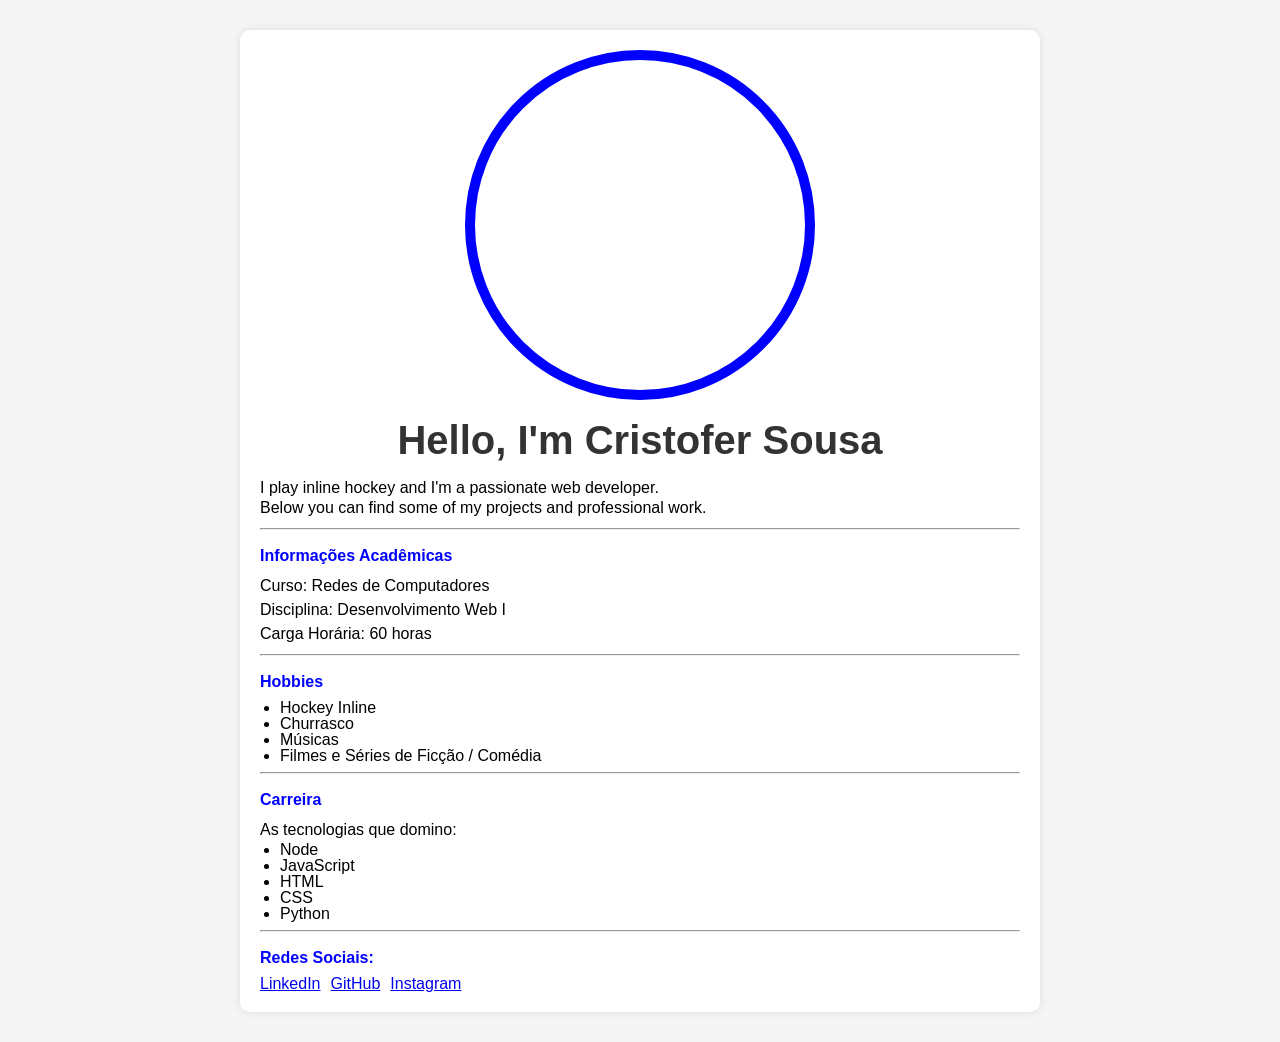
==== index.html @ 1382b2a9 "feat: page content for profile" ====
<!DOCTYPE html>
<html lang="pt-br">
    <head>
        <meta charset="UTF-8">
        <meta name="viewport" content="width=device-width, initial-scale=1.0">
        <title>Portfolio - Cristofer Sousa</title>
        <link rel="stylesheet" href="./css/reset.css">
        <link rel="stylesheet" href="./css/style.css">
    </head>
    <body>
        <div class="container">
            <img src="https://aboutme.b-cdn.net/background/users/c/r/i/cristofer.sousa_gmail.com_1461154554_66.jpg?quality=85&format=auto&width=1240&height=826.6666666666666&crop=942,628,0,0" alt="Portfolio" class="portfolio-image">
            <h1>Hello, I'm Cristofer Sousa</h1>
            <h3>
                I play inline hockey and I'm a passionate web developer.
            </h3>
            <p>
                Below you can find some of my projects and professional work.
            </p>
            <hr>
            <h2>Informações Acadêmicas</h2>
            <p>
                <span>Curso:</span> Redes de Computadores
            </p>
            <p>
                <span>Disciplina:</span> Desenvolvimento Web I
            </p>
            <p>
                <span>Carga Horária:</span> 60 horas
            </p>
            <hr>
            <h2>Hobbies</h2>
            <ul>
                <li>Hockey Inline</li>
                <li>Churrasco</li>
                <li>Músicas</li>
                <li>Filmes e Séries de Ficção / Comédia</li>
            </ul>
            <hr>
            <h2>Carreira</h2>
            <p>As tecnologias que domino:</p>
            <ul>
                <li>Node</li>
                <li>JavaScript</li>
                <li>HTML</li>
                <li>CSS</li>
                <li>Python</li>
            </ul>
            <hr>
            <h2>Redes Sociais:</h2>
            <ul style="list-style-type: none; padding: 0; display: flex; gap: 10px;">
                <li>
                    <a href="https://www.linkedin.com/in/cristofer-sousa-08a0b020a/" target="_blank">LinkedIn</a>
                </li>
                <li>
                    <a href="https://github.com/cristofer-sousa" target="_blank">GitHub</a>
                </li>
                <li>
                    <a href="https://www.instagram.com/cristofer.sousa/" target="_blank">Instagram</a>
                </li>
            </ul>
        </div>
    </body>
</html>
---- css/style.css ----
* {
    box-sizing: border-box;
}

body {
    font-family: Arial, sans-serif;
    margin: 0;
    padding: 30px 15px;
    background-color: #f5f5f5;
}

.container {
    max-width: 800px;
    margin: 0 auto;
    padding: 20px;
    background-color: #fff;
    box-shadow: 0 0 10px rgba(0, 0, 0, 0.1);
		border-radius: 10px;
}

/*   Seletores CSS */
/* 	 img { }                 /* seletor de elemento */
/*	.portfolio-image { }    /* seletor de classe */
/*	#perfil { }             /* seletor de ID */
 
img {
    width: 350px;
		 max-width: 100%;
    height: 350px;
    display: block;
    margin: 0 auto;
    border-radius: 50%;
		object-fit: cover;
    border: 10px solid blue;
}

h1 {
    font-size: 2.5rem;
    font-weight: bold;
		text-align: center;
		color: #333;
		padding-top: 20px;
		padding-bottom: 20px;
}

h2 {
    color:blue;
		padding-top: 10px;
		padding-bottom: 10px;
		font-weight: bold;
}

p {
    line-height: 1.5;
    font-size: 1rem;
}

ul {
    list-style-type: disc;
    padding-left: 20px;
}
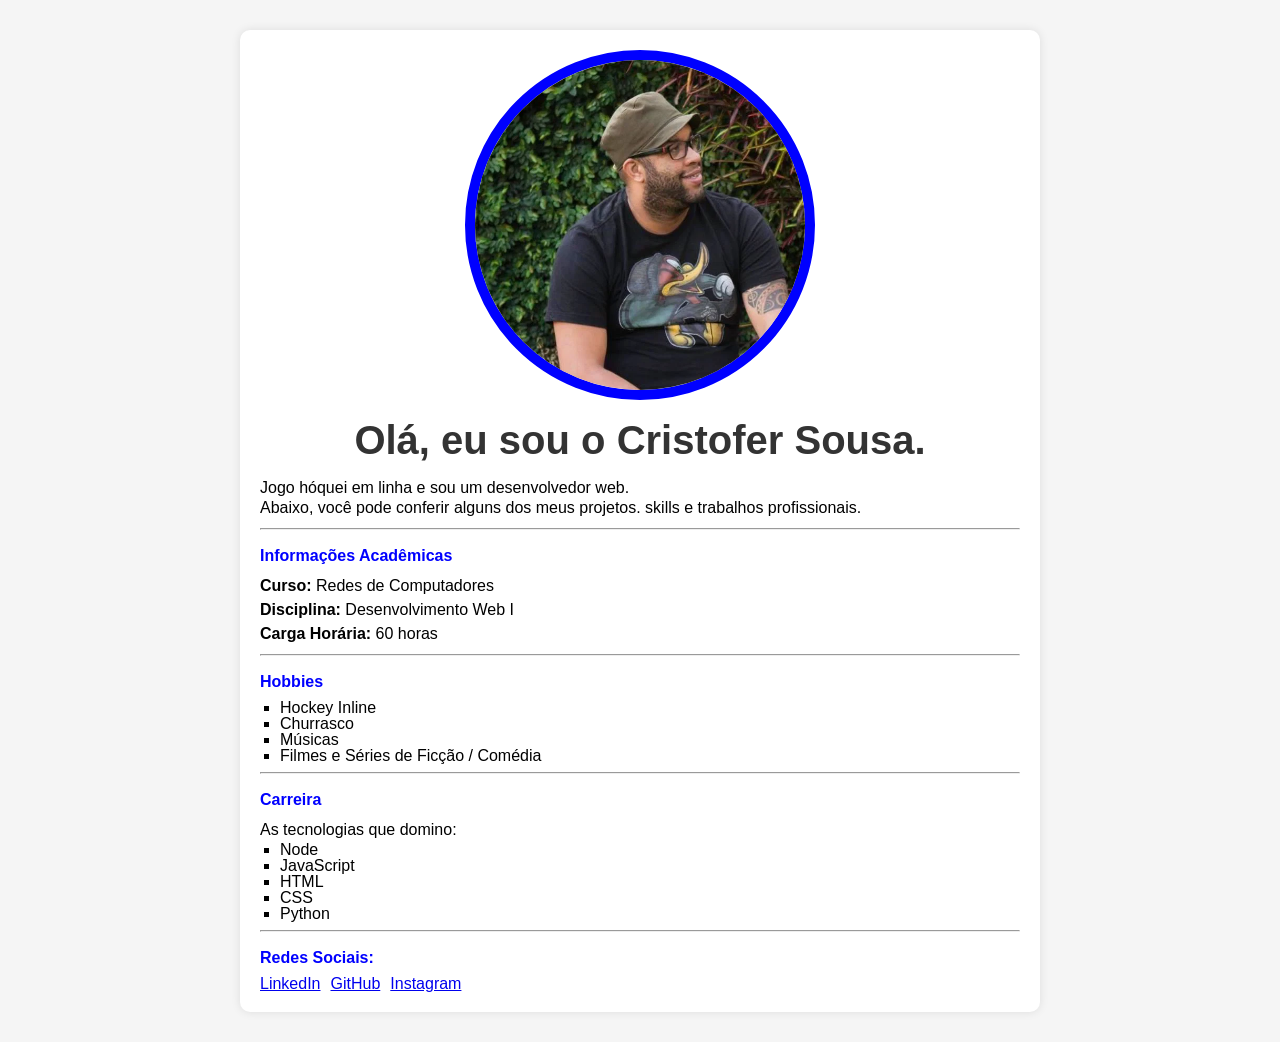
==== commit 2a2ecb1d: "feat: added docs and update files" ====
--- a/index.html
+++ b/index.html
@@ -9,24 +9,25 @@
     </head>
     <body>
         <div class="container">
-            <img src="https://aboutme.b-cdn.net/background/users/c/r/i/cristofer.sousa_gmail.com_1461154554_66.jpg?quality=85&format=auto&width=1240&height=826.6666666666666&crop=942,628,0,0" alt="Portfolio" class="portfolio-image">
-            <h1>Hello, I'm Cristofer Sousa</h1>
+            <img src="./images/cristofersousa-porfolio.webp" alt="Portfolio" class="portfolio-image">
+            <h1>Olá, eu sou o Cristofer Sousa.</h1>
             <h3>
-                I play inline hockey and I'm a passionate web developer.
+                Jogo hóquei em linha e sou um desenvolvedor web.
             </h3>
-            <p>
-                Below you can find some of my projects and professional work.
-            </p>
+            <p>Abaixo, você pode conferir alguns dos meus projetos. skills e trabalhos profissionais.</p>
             <hr>
             <h2>Informações Acadêmicas</h2>
             <p>
-                <span>Curso:</span> Redes de Computadores
+                <span>Curso:</span>
+                Redes de Computadores
             </p>
             <p>
-                <span>Disciplina:</span> Desenvolvimento Web I
+                <span>Disciplina:</span>
+                Desenvolvimento Web I
             </p>
             <p>
-                <span>Carga Horária:</span> 60 horas
+                <span>Carga Horária:</span>
+                60 horas
             </p>
             <hr>
             <h2>Hobbies</h2>
@@ -48,15 +49,38 @@
             </ul>
             <hr>
             <h2>Redes Sociais:</h2>
+            <!--
+                Links externos:
+
+                target="_blank"
+                Abre o link em uma nova aba.
+
+                rel="noopener"
+                Impede que a nova página acesse a página original
+                por meio de window.opener.
+
+                rel="noreferrer"
+                Impede o envio do endereço da página de origem
+                para o site acessado.
+
+                Esses atributos ajudam a evitar ataques como
+                reverse tabnabbing.
+            -->
             <ul style="list-style-type: none; padding: 0; display: flex; gap: 10px;">
                 <li>
-                    <a href="https://www.linkedin.com/in/cristofer-sousa-08a0b020a/" target="_blank">LinkedIn</a>
+                    <a href="https://www.linkedin.com/in/cristofer-sousa-08a0b020a/" target="_blank" rel="noopener noreferrer">
+                        LinkedIn
+                    </a>
                 </li>
                 <li>
-                    <a href="https://github.com/cristofer-sousa" target="_blank">GitHub</a>
+                    <a href="https://github.com/cristofer-sousa" target="_blank" rel="noopener noreferrer">
+                        GitHub
+                    </a>
                 </li>
                 <li>
-                    <a href="https://www.instagram.com/cristofer.sousa/" target="_blank">Instagram</a>
+                    <a href="https://www.instagram.com/cristofer.sousa/" target="_blank" rel="noopener noreferrer">
+                        Instagram
+                    </a>
                 </li>
             </ul>
         </div>
--- a/css/style.css
+++ b/css/style.css
@@ -56,6 +56,10 @@
 }
 
 ul {
-    list-style-type: disc;
+    list-style-type: square;
     padding-left: 20px;
 }
+
+span {
+		font-weight: bold;
+}
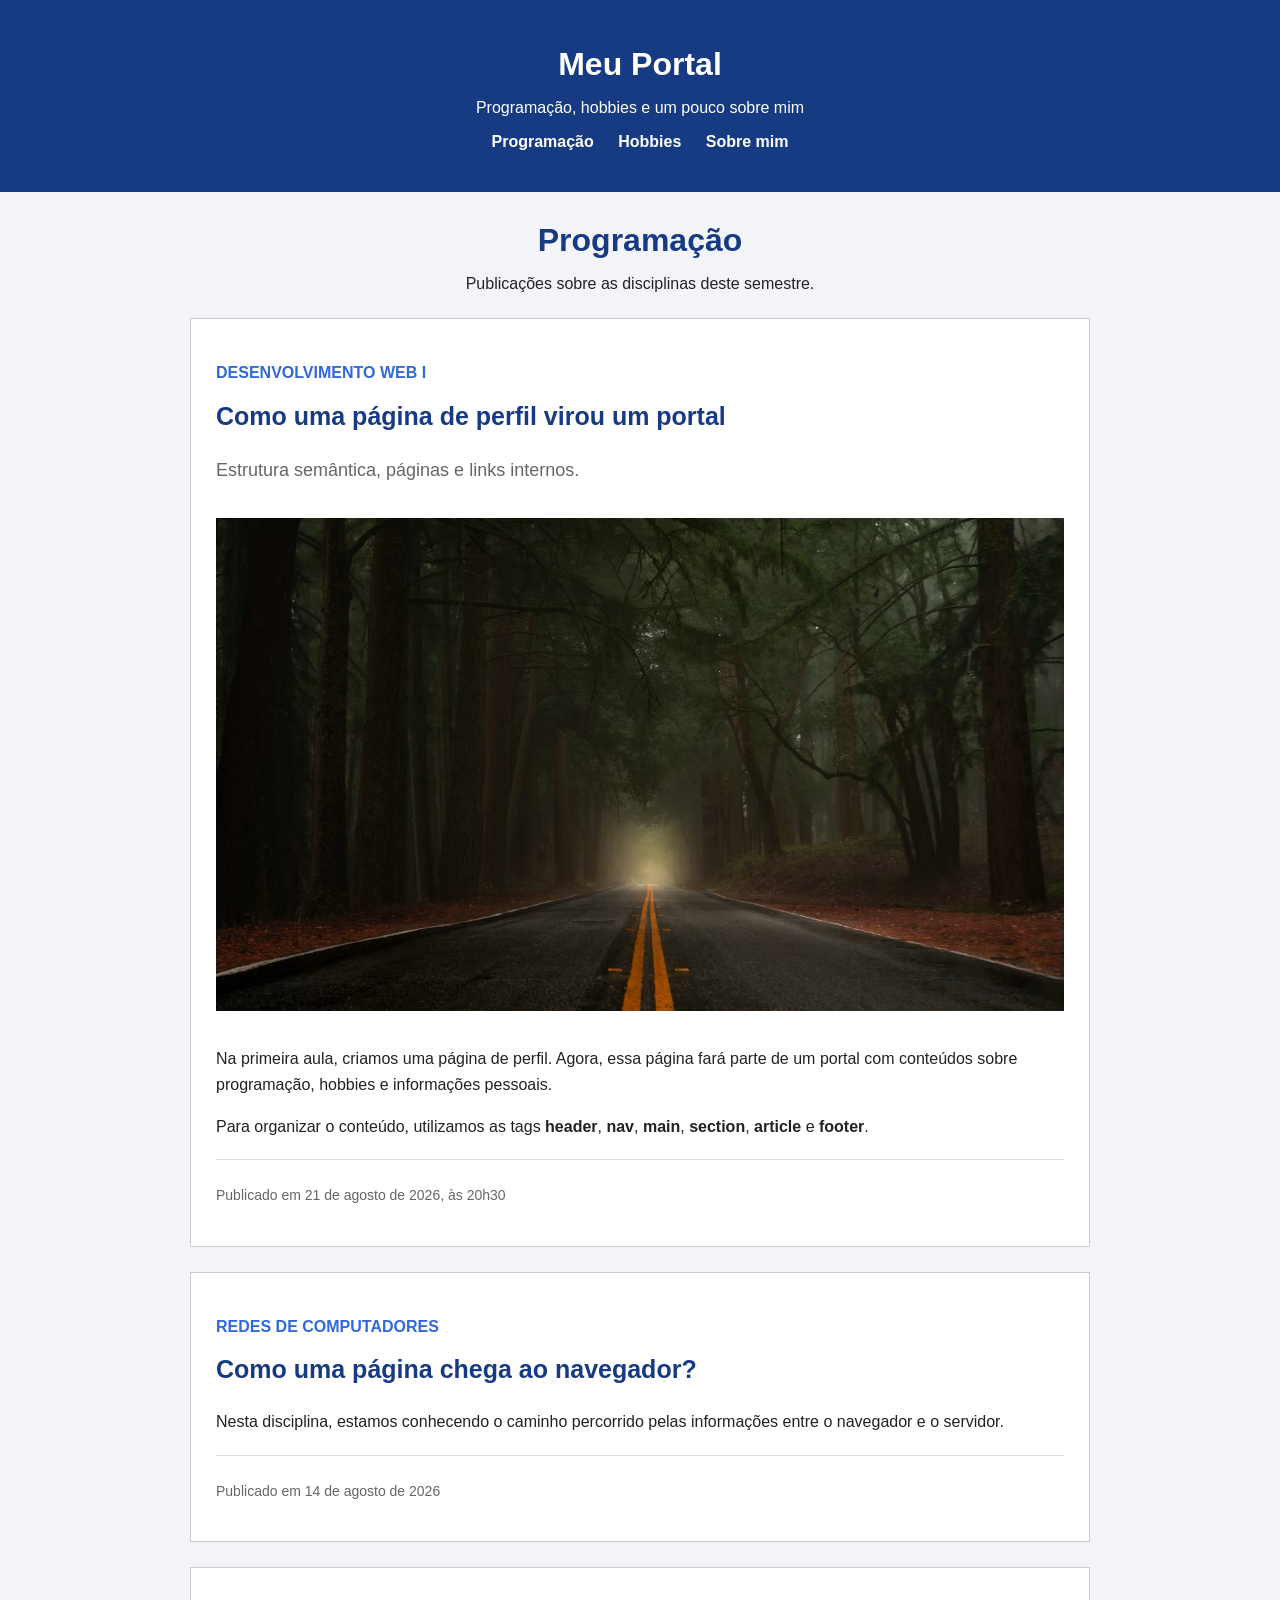
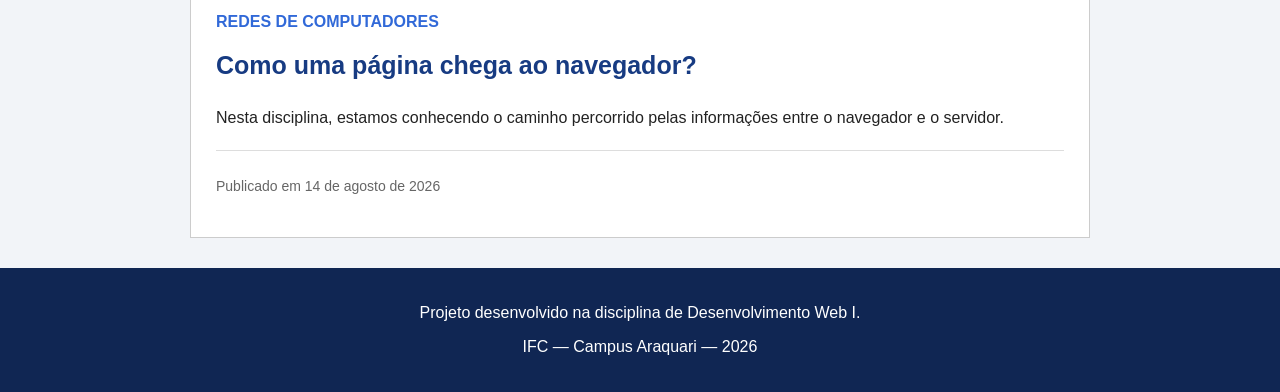
==== commit c67accc4: "feat:created my portal" ====
--- a/index.html
+++ b/index.html
@@ -1,88 +1,114 @@
 <!DOCTYPE html>
-<html lang="pt-br">
-    <head>
-        <meta charset="UTF-8">
-        <meta name="viewport" content="width=device-width, initial-scale=1.0">
-        <title>Portfolio - Cristofer Sousa</title>
-        <link rel="stylesheet" href="./css/reset.css">
-        <link rel="stylesheet" href="./css/style.css">
-    </head>
-    <body>
-        <div class="container">
-            <img src="./images/cristofersousa-porfolio.webp" alt="Portfolio" class="portfolio-image">
-            <h1>Olá, eu sou o Cristofer Sousa.</h1>
-            <h3>
-                Jogo hóquei em linha e sou um desenvolvedor web.
-            </h3>
-            <p>Abaixo, você pode conferir alguns dos meus projetos. skills e trabalhos profissionais.</p>
-            <hr>
-            <h2>Informações Acadêmicas</h2>
-            <p>
-                <span>Curso:</span>
-                Redes de Computadores
-            </p>
-            <p>
-                <span>Disciplina:</span>
-                Desenvolvimento Web I
-            </p>
-            <p>
-                <span>Carga Horária:</span>
-                60 horas
-            </p>
-            <hr>
-            <h2>Hobbies</h2>
+<html lang="pt-BR">
+<head>
+    <meta charset="UTF-8">
+    <meta name="viewport" content="width=device-width, initial-scale=1.0">
+    <title>Programação | Meu Portal</title>
+    <link rel="stylesheet" href="./css/global.css">
+    <link rel="stylesheet" href="./css/style.css">
+</head>
+
+<body>
+    <header>
+        <h1>Meu Portal</h1>
+        <p>Programação, hobbies e um pouco sobre mim</p>
+
+        <nav>
             <ul>
-                <li>Hockey Inline</li>
-                <li>Churrasco</li>
-                <li>Músicas</li>
-                <li>Filmes e Séries de Ficção / Comédia</li>
+                <li><a href="programacao.html">Programação</a></li>
+                <li><a href="hobbies.html">Hobbies</a></li>
+                <li><a href="perfil.html">Sobre mim</a></li>
             </ul>
-            <hr>
-            <h2>Carreira</h2>
-            <p>As tecnologias que domino:</p>
-            <ul>
-                <li>Node</li>
-                <li>JavaScript</li>
-                <li>HTML</li>
-                <li>CSS</li>
-                <li>Python</li>
-            </ul>
-            <hr>
-            <h2>Redes Sociais:</h2>
-            <!--
-                Links externos:
+        </nav>
+    </header>
 
-                target="_blank"
-                Abre o link em uma nova aba.
+    <main>
+        <section>
+            <header>
+                <h2>Programação</h2>
+                <p>Publicações sobre as disciplinas deste semestre.</p>
+            </header>
 
-                rel="noopener"
-                Impede que a nova página acesse a página original
-                por meio de window.opener.
+            <article>
+                <header>
+                    <p class="categoria">Desenvolvimento Web I</p>
+                    <h3>Como uma página de perfil virou um portal</h3>
+                    <p class="subtitulo">
+                        Estrutura semântica, páginas e links internos.
+                    </p>
+                </header>
 
-                rel="noreferrer"
-                Impede o envio do endereço da página de origem
-                para o site acessado.
+                <img
+                    src="./img/estrada.avif"
+                    alt="Computador apresentando um código HTML"
+                >
 
-                Esses atributos ajudam a evitar ataques como
-                reverse tabnabbing.
-            -->
-            <ul style="list-style-type: none; padding: 0; display: flex; gap: 10px;">
-                <li>
-                    <a href="https://www.linkedin.com/in/cristofer-sousa-08a0b020a/" target="_blank" rel="noopener noreferrer">
-                        LinkedIn
-                    </a>
-                </li>
-                <li>
-                    <a href="https://github.com/cristofer-sousa" target="_blank" rel="noopener noreferrer">
-                        GitHub
-                    </a>
-                </li>
-                <li>
-                    <a href="https://www.instagram.com/cristofer.sousa/" target="_blank" rel="noopener noreferrer">
-                        Instagram
-                    </a>
-                </li>
-            </ul>
-        </div>
-    </body>
-</html>
+                <p>
+                    Na primeira aula, criamos uma página de perfil. Agora,
+                    essa página fará parte de um portal com conteúdos sobre
+                    programação, hobbies e informações pessoais.
+                </p>
+
+                <p>
+                    Para organizar o conteúdo, utilizamos as tags
+                    <strong>header</strong>, <strong>nav</strong>,
+                    <strong>main</strong>, <strong>section</strong>,
+                    <strong>article</strong> e <strong>footer</strong>.
+                </p>
+
+                <footer>
+                    <p>
+                        Publicado em
+                        <time datetime="2026-08-21T20:30">
+                            21 de agosto de 2026, às 20h30
+                        </time>
+                    </p>
+                </footer>
+            </article>
+
+            <article>
+                <header>
+                    <p class="categoria">Redes de Computadores</p>
+                    <h3>Como uma página chega ao navegador?</h3>
+                </header>
+
+                <p>
+                    Nesta disciplina, estamos conhecendo o caminho percorrido
+                    pelas informações entre o navegador e o servidor.
+                </p>
+
+                <footer>
+                    <p>
+                        Publicado em
+                        <time datetime="2026-08-14">14 de agosto de 2026</time>
+                    </p>
+                </footer>
+            </article>
+
+             <article>
+                <header>
+                    <p class="categoria">Redes de Computadores</p>
+                    <h3>Como uma página chega ao navegador?</h3>
+                </header>
+
+                <p>
+                    Nesta disciplina, estamos conhecendo o caminho percorrido
+                    pelas informações entre o navegador e o servidor.
+                </p>
+
+                <footer>
+                    <p>
+                        Publicado em
+                        <time datetime="2026-08-14">14 de agosto de 2026</time>
+                    </p>
+                </footer>
+            </article>
+        </section>
+    </main>
+
+    <footer>
+        <p>Projeto desenvolvido na disciplina de Desenvolvimento Web I.</p>
+        <p>IFC — Campus Araquari — 2026</p>
+    </footer>
+</body>
+</html>
--- a/css/global.css
+++ b/css/global.css
@@ -0,0 +1,78 @@
+/*
+    GLOBAL.CSS
+    Estilos compartilhados entre todas as páginas do portal.
+
+    Este arquivo cuida somente de:
+    1. Configurações gerais;
+    2. Cabeçalho;
+    3. Menu de navegação;
+    4. Área de conteúdo;
+    5. Rodapé.
+*/
+
+/* Configurações gerais */
+body {
+    margin: 0;
+    background-color: #f4f4f4;
+    color: #333333;
+    font-family: Arial, sans-serif;
+}
+
+/* Cabeçalho compartilhado */
+.cabecalho-site {
+    background-color: #173b82;
+    color: white;
+    padding: 25px 15px;
+    text-align: center;
+}
+
+.cabecalho-site h1 {
+    color: white;
+    font-size: 2rem;
+    margin: 0;
+    padding: 0;
+}
+
+.cabecalho-site p {
+    margin: 8px 0 20px 0;
+}
+
+/* Menu principal */
+.menu-site ul {
+    list-style-type: none;
+    margin: 0;
+    padding: 0;
+}
+
+.menu-site li {
+    display: inline;
+    margin: 0 10px;
+}
+
+.menu-site a {
+    color: white;
+    font-weight: bold;
+    text-decoration: none;
+}
+
+.menu-site a:hover {
+    color: #ffcc66;
+    text-decoration: underline;
+}
+
+/* Espaçamento do conteúdo de cada página */
+.conteudo-pagina {
+    padding: 30px 15px;
+}
+
+/* Rodapé compartilhado */
+.rodape-site {
+    background-color: #102653;
+    color: white;
+    padding: 20px 15px;
+    text-align: center;
+}
+
+.rodape-site p {
+    margin: 5px 0;
+}
--- a/css/style.css
+++ b/css/style.css
@@ -1,65 +1,108 @@
-* {
-    box-sizing: border-box;
+/* Configurações gerais da página */
+body {
+    margin: 0;
+    background-color: #f2f4f8;
+    color: #222222;
+    font-family: Arial, sans-serif;
 }
 
-body {
-    font-family: Arial, sans-serif;
-    margin: 0;
-    padding: 30px 15px;
-    background-color: #f5f5f5;
+/* Cabeçalho principal */
+body > header {
+    background-color: #173b82;
+    color: white;
+    padding: 25px;
+    text-align: center;
 }
 
-.container {
-    max-width: 800px;
-    margin: 0 auto;
-    padding: 20px;
-    background-color: #fff;
-    box-shadow: 0 0 10px rgba(0, 0, 0, 0.1);
-		border-radius: 10px;
+body > header h1 {
+    margin-bottom: 5px;
 }
 
-/*   Seletores CSS */
-/* 	 img { }                 /* seletor de elemento */
-/*	.portfolio-image { }    /* seletor de classe */
-/*	#perfil { }             /* seletor de ID */
- 
-img {
-    width: 350px;
-		 max-width: 100%;
-    height: 350px;
-    display: block;
-    margin: 0 auto;
-    border-radius: 50%;
-		object-fit: cover;
-    border: 10px solid blue;
+/* Menu de navegação */
+nav ul {
+    padding: 0;
+    list-style: none;
 }
 
-h1 {
-    font-size: 2.5rem;
-    font-weight: bold;
-		text-align: center;
-		color: #333;
-		padding-top: 20px;
-		padding-bottom: 20px;
+nav li {
+    display: inline;
+    margin: 10px;
 }
 
-h2 {
-    color:blue;
-		padding-top: 10px;
-		padding-bottom: 10px;
-		font-weight: bold;
+nav a {
+    color: white;
+    text-decoration: none;
+    font-weight: bold;
 }
 
-p {
-    line-height: 1.5;
-    font-size: 1rem;
+nav a:hover {
+    text-decoration: underline;
 }
 
-ul {
-    list-style-type: square;
-    padding-left: 20px;
+/* Conteúdo principal */
+main {
+    max-width: 900px;
+    margin: 30px auto;
+    padding: 0 20px;
 }
 
-span {
-		font-weight: bold;
+section > header {
+    margin-bottom: 25px;
+    text-align: center;
+}
+
+section > header h2 {
+    color: #173b82;
+    font-size: 32px;
+    margin-bottom: 5px;
+}
+
+/* Cada publicação do blog */
+article {
+    background-color: white;
+    border: 1px solid #cccccc;
+    margin-bottom: 25px;
+    padding: 25px;
+}
+
+article h3 {
+    color: #173b82;
+    font-size: 25px;
+    margin-top: 5px;
+}
+
+article img {
+    width: 100%;
+    margin: 15px 0;
+}
+
+article p {
+    line-height: 1.6;
+}
+
+.categoria {
+    color: #3169d8;
+    font-weight: bold;
+    text-transform: uppercase;
+}
+
+.subtitulo {
+    color: #666666;
+    font-size: 18px;
+}
+
+article footer {
+    border-top: 1px solid #dddddd;
+    color: #666666;
+    font-size: 14px;
+    margin-top: 20px;
+    padding-top: 10px;
+}
+
+/* Rodapé da página */
+body > footer {
+    background-color: #102653;
+    color: white;
+    padding: 20px;
+    text-align: center;
 }
